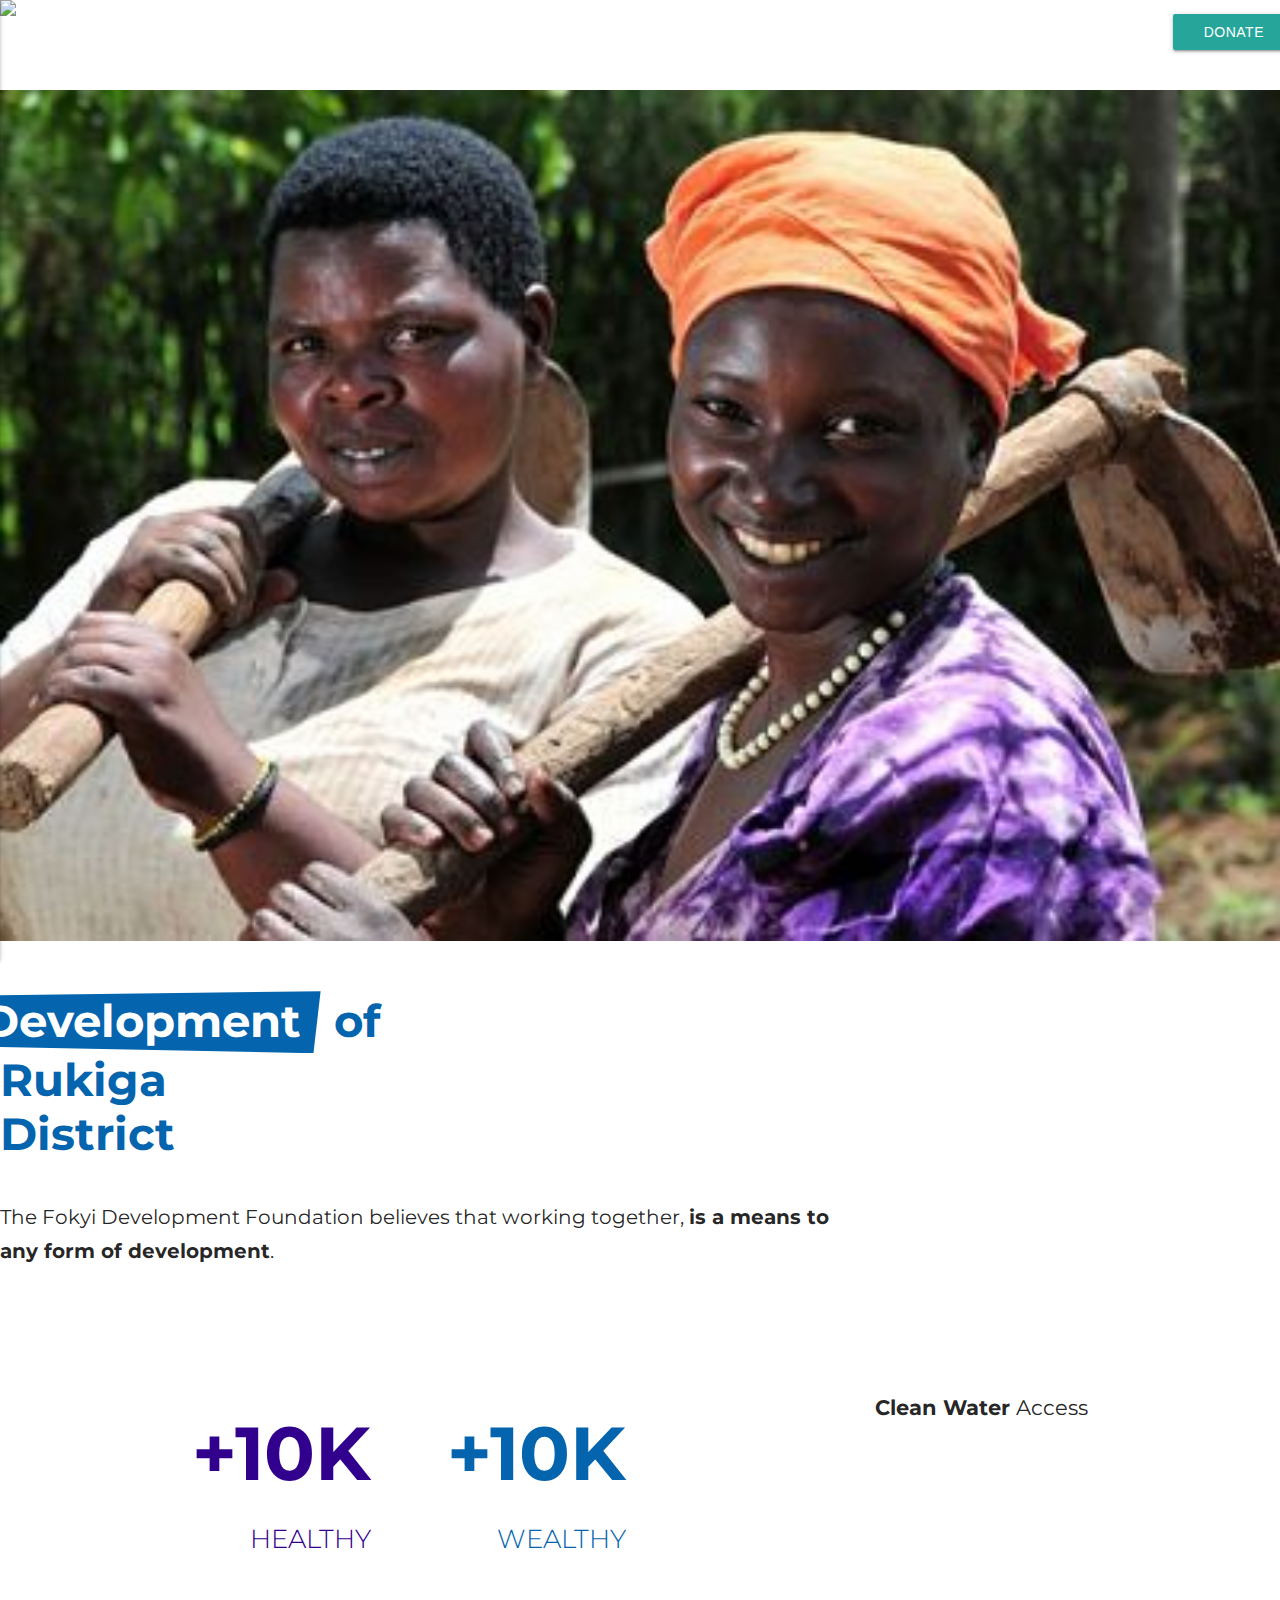
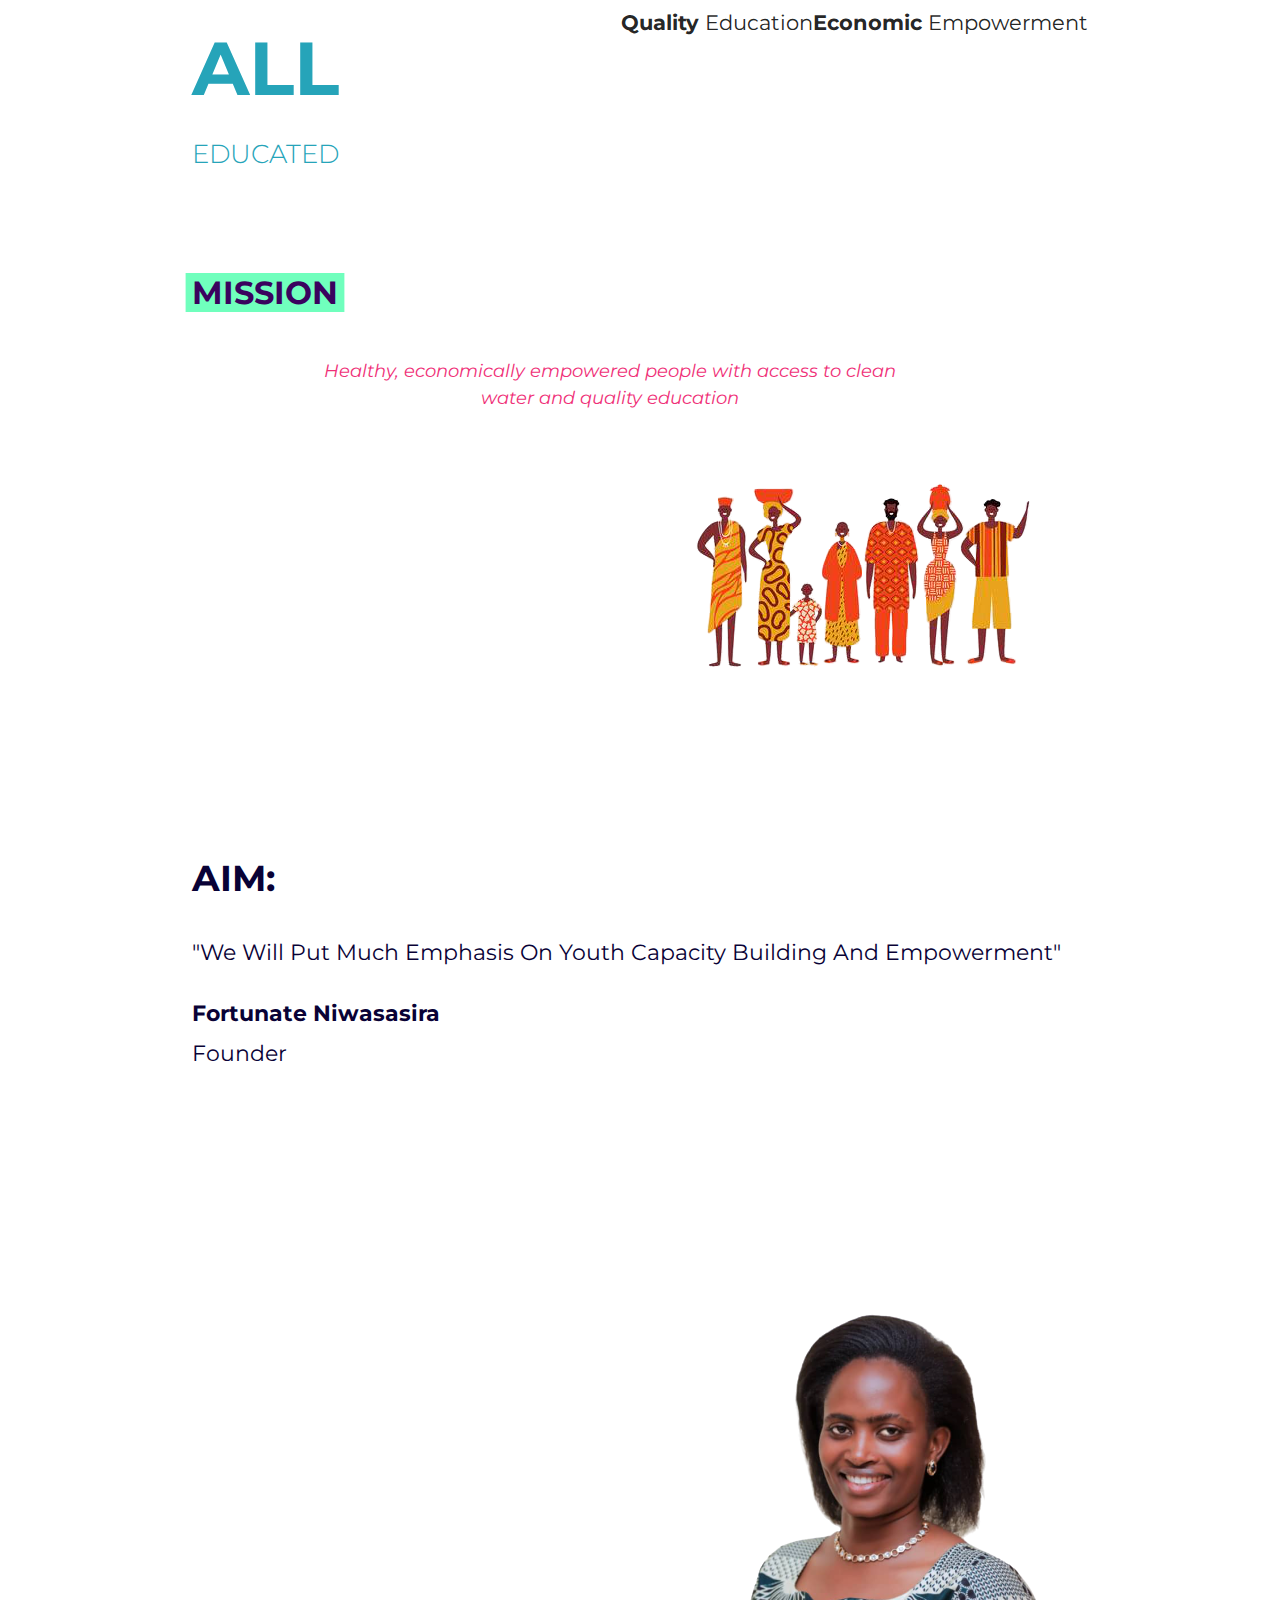
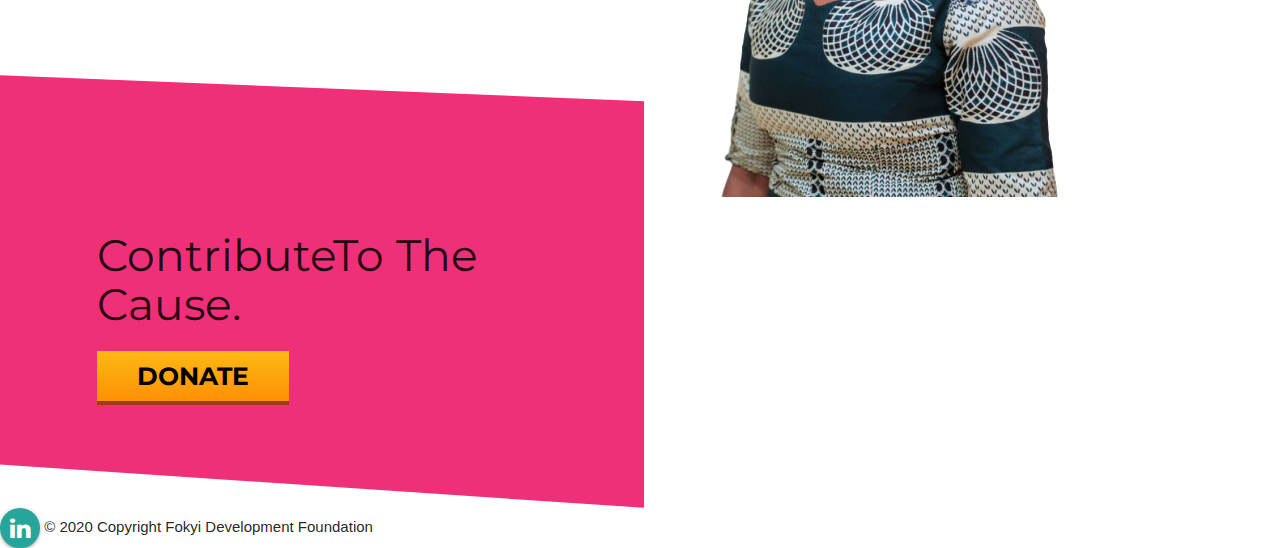
==== index.html @ 463d1a15 "edits" ====
<!DOCTYPE html>
  <html>
    <head>

     <title>Fokyi Development Foundation</title>
     <link rel="stylesheet" href="https://cdnjs.cloudflare.com/ajax/libs/font-awesome/4.7.0/css/font-awesome.min.css">
      <link href="https://stackpath.bootstrapcdn.com/bootstrap/4.2.1/css/bootstrap.min.css" 
      rel="stylesheet" integrity="sha384-GJzZqFGwb1QTTN6wy59ffF1BuGJpLSa9DkKMp0DgiMDm4iYMj70gZWKYbI706tWS" crossorigin="anonymous"> 
      <link href="https://fonts.googleapis.com/css?family=Montserrat:400,900" rel="stylesheet"> 
      <!--Import Google Icon Font-->
      <link href="https://fonts.googleapis.com/icon?family=Material+Icons" rel="stylesheet">
       <!-- Compiled and minified CSS -->
    <link rel="stylesheet" href="https://cdnjs.cloudflare.com/ajax/libs/materialize/1.0.0/css/materialize.min.css">
      <!--Let browser know website is optimized for mobile-->
      <meta name="viewport" content="width=device-width, initial-scale=1.0"/>
        <link rel="stylesheet" href="main.css">
    </head>

    <body>
      <header>
        <nav class="menu-home white">
            <div class="nav-wrapper">
              <a href="#" id="logo-container" class="brand-logo">
                <img src="logo.png" alt="fokyifoundation logo" style="height: 78px;">
                 </a>
                <a href="#" data-target="mobile-demo" class="sidenav-trigger black-text"><i class="material-icons">menu</i></a>
        
                <ul class="right hide-on-med-and-down"> 
                    <li class="top-level-nav"><a href="https://dashboard.flutterwave.com/donate/ftcgqfp91dju" target="_blank"  class="btn btn-compact">Donate</a></li> 
                </ul>
                <ul id="mobile-demo" class="sidenav" style="transform: translateX(-100%);">
                    <li class="divider"></li>
                    <li><a class="login-modal-trigger purple-text" href="https://dashboard.flutterwave.com/donate/ftcgqfp91dju" target="_blank" ><i class="material-icons">portrait</i>Donate</a></li>
                    <li class="divider"></li>
                  </ul>
            </div>
        </nav> 
        </header>

  <div class="intro-bg">
    <div id="header-novaid">
      <div class="container-fluid">
        <div class="row">
          <div class="col-lg-6 col-md-12">
            <img class="responsive-img img" src="image.jpg"> 
          </div>
          <div class="header-novaid-texto col-lg-6 col-md-12">
            <h1><span class="clip">Development</span> of <br>Rukiga <br>District</h1>
            <h2>The Fokyi Development Foundation believes that working together, <b>is a means to any form of development</b>.</h2>
          </div>
        </div>
      </div>
    </div>

    <div id="indica-novaid" class="hidden-md-down">
      <div class="container">
        <div class="row">
          <div class="col-lg-12 col-md-12 indica-parent">
            <div class="indica-item-novaid col-lg-6">
              <h3 class="blue1">+10K<span>HEALTHY</span></h3>
            </div>
            <div class="indica-text-novaid col-lg-6 col-md-12">
              <h4><b>Clean Water</b> Access</h4>
            </div>
            <div class="indica-item-novaid col-lg-6 col-md-12">
              <h3 class="blue2">+10K<span>WEALTHY</span></h3>
            </div>
            <div class="indica-text-novaid col-lg-6 col-md-12">
              <h4><b>Economic</b> Empowerment</h4>
            </div>
            <div class="indica-item-novaid col-lg-6 col-md-12">
              <h3 class="blue3">ALL<span>EDUCATED</span></h3>
            </div>
            <div class="indica-text-novaid col-lg-6">
              <h4><b>Quality</b> Education</h4>
            </div>
          </div>
        </div>
      </div>
    </div>
  </div>
  
  
  <div id="respeito-conteudo">
    <div class="container">
      <div class="row">
        <div class="col-lg-12">
          <div class="col-lg-6 respeito-conteudo-txt">
            <h4><span>MISSION</span></h4>
            <p>Healthy, economically empowered people with access to clean water and quality education</p>
          </div>
          <div class="col-lg-6 respeito-conteudo-img"> <img class="responsive-img img" src="village.png"> </div>
        </div>
      </div>
    </div>
  </div>
</div>

<div id="vendas-ca">
  <div class="container">
    <div class="row">
      <div class="col-lg-12">
        <div class="col-lg-6 vendas-ca-txt">
          <h4>AIM:</h4>
          <p>"We Will Put Much Emphasis On Youth Capacity Building And Empowerment" </p>
          <p><b>Fortunate Niwasasira</b><br>Founder​ </p>
        </div>
        <div class="col-lg-6 vendas-ca-img"> <img class="responsive-img img" src="fokyi.jpg"> </div>
      </div>
    </div>
  </div>
</div>

<div id="indicadores-consultoria">
  <div class="container">
    <div class="row">
      <div class="col-lg-12">
          <h3>Contribute<span>To The Cause</span>.</h3>
          <a href="https://dashboard.flutterwave.com/donate/ftcgqfp91dju" target="_blank">
             <button type="button" class="btn-primary">DONATE</button>
             </a>                        
        
      </div>
    </div>
  </div>
</div>


  <!-- Footer -->
<footer class="footer-copyright">
  
  <a href="https://www.linkedin.com/in/tugume-andrew-402ba3142/" target="_blank" class="btn-floating btn-fb mx-1">
    <i class="fa fa-linkedin" aria-hidden="true"></i>
  </a>
© 2020 Copyright Fokyi Development Foundation
</footer>
<!-- Footer -->
  <script src="https://code.jquery.com/jquery-3.5.1.min.js" integrity="sha256-9/aliU8dGd2tb6OSsuzixeV4y/faTqgFtohetphbbj0=" crossorigin="anonymous"></script>

<script>
  $(document).ready(function(){
    $('.sidenav').sidenav();
  });
</script>

  <script>
    function hubSubmit(){
     event.preventDefault();
      params = {};
      params['#email'] = jQuery('#email').val();   
      jQuery.post('https://forms.hubspot.com/uploads/form/v2/734319/f97eb45b-3875-4c7e-8b4c-423a386981e2', params);
      location.href = "https://manage.eadbox.com/register/sign_up/?email=" + jQuery('#email').val();
    }
  </script>

              <script type='text/javascript'>
/* <![CDATA[ */
var countVars = {"disqusShortname":"eadbox"};
/* ]]> */
</script>
<script type='text/javascript' src='https://eadbox.com/wp-content/plugins/disqus-comment-system/public/js/comment_count.js?ver=3.0.17'></script>
<script type='text/javascript'>
/* <![CDATA[ */
var embedVars = {"disqusConfig":{"integration":"wordpress 3.0.17"},"disqusIdentifier":"4 http:\/\/localhost\/eadbox\/site\/?page_id=4","disqusShortname":"eadbox","disqusTitle":"Home","disqusUrl":"https:\/\/eadbox.com\/","postId":"4"};
/* ]]> */
</script>
<script type='text/javascript' src='https://eadbox.com/wp-content/plugins/disqus-comment-system/public/js/comment_embed.js?ver=3.0.17'></script>
<script type='text/javascript'>
/* <![CDATA[ */
var leadin_wordpress = {"userRole":"visitor","pageType":"home","leadinPluginVersion":"7.27.46"};
/* ]]> */
</script>
<script async defer id="hs-script-loader" type='text/javascript' src='//js.hs-scripts.com/734319.js?integration=WordPress'></script>
<script type='text/javascript'>
/* <![CDATA[ */
var tocplus = {"smooth_scroll":"1"};
/* ]]> */
</script>
<script type='text/javascript' src='https://eadbox.com/wp-content/plugins/table-of-contents-plus/front.min.js?ver=2002'></script>
<script type='text/javascript' src='https://eadbox.com/wp-content/plugins/jetpack/_inc/build/widgets/eu-cookie-law/eu-cookie-law.min.js?ver=20180522'></script>
<script type='text/javascript' src='https://eadbox.com/wp-content/plugins/q2w3-fixed-widget/js/q2w3-fixed-widget.min.js?ver=5.1.9'></script>
<script type='text/javascript' src='https://eadbox.com/wp-includes/js/wp-embed.min.js?ver=5.3.4'></script>
<script type='text/javascript' src='https://eadbox.com/wp-content/themes/new_eadbox/_compressed/combined.min.js?ver=5.3.4' async='async'></script>
<script type='text/javascript' src='https://stats.wp.com/e-202028.js' async='async' defer='defer'></script>
<script type='text/javascript'>
	_stq = window._stq || [];
	_stq.push([ 'view', {v:'ext',j:'1:8.3',blog:'119481807',post:'4',tz:'-3',srv:'eadbox.com'} ]);
	_stq.push([ 'clickTrackerInit', '119481807', '4' ]);
</script>

    <script src="https://cdnjs.cloudflare.com/ajax/libs/materialize/1.0.0/js/materialize.min.js"></script>
     <script src="https://stackpath.bootstrapcdn.com/bootstrap/4.2.1/js/bootstrap.min.js" integrity="sha384-B0UglyR+jN6CkvvICOB2joaf5I4l3gm9GU6Hc1og6Ls7i6U/mkkaduKaBhlAXv9k" crossorigin="anonymous"></script> 
      <script src="https://stackpath.bootstrapcdn.com/bootstrap/4.2.1/js/bootstrap.bundle.min.js" integrity="sha384-zDnhMsjVZfS3hiP7oCBRmfjkQC4fzxVxFhBx8Hkz2aZX8gEvA/jsP3eXRCvzTofP" crossorigin="anonymous"></script>
      </body></html>
---- main.css ----
.img {
    width: 100%;
    height: auto;
  }
/* teste de atualizaciones */
  @import url('https://fonts.googleapis.com/css?family=Montserrat:400,700');
  .home-transp{background-color: rgba(255,255,255,0.5) !important;}
  /*MARGEM DAS SEÇÕES*/
  a:hover{text-decoration:none !important;}
  body{
  overflow-y: scroll !important;
  }
  a{
  text-decoration: none !important;
  }
  #comece-agora .btn{
  line-height: 1.5em !important;
  }
  button{
  line-height: 30px !important;
  }
  .intro-bg{
  margin-top: 7% !important;
  }
  h1,h2,h3,h4,h5,h5,p{
  font-family: Montserrat !important;
  }
  #header-novaid, #indica-novaid, #depo1-novaid{
  /* margin: 10% 0; */
  }
  #indica-novaid{
  margin-top: 3%;
  }
  /*HEADER-----------------------------------*/
  #header-novaid{
  margin: 2% 0;
  }
  #header-novaid form{
  z-index: 20 !important;
  align-items: center;
  }
  #header-novaid .header-novaid-texto h1{
  font-family: Montserrat;
  font-weight: 700;
  font-size: 45px;
  color:#0464AE;
  line-height: 1.2em;
  }
  #header-novaid .header-novaid-texto p{
  float: right;
  right: 0;
/*  margin-left: 46%;*/
  }
  #header-novaid .header-novaid-texto h1 span{
  display: inline-block;
  background:#0464AE;
  padding: 5px;
  padding-right: 20px;
  padding-left: 20px;
  -webkit-clip-path: polygon(0 10%, 100% 3%, 98% 100%, 2% 89%);
  clip-path: polygon(0 10%, 100% 3%, 98% 100%, 2% 89%);
  color: #fff;
  margin-left: -3%;
  }
  #header-novaid .header-novaid-texto h2{
  margin: 3% 0;
  font-size: 20px;
  font-family: Montserrat;
  line-height: 1.7em;
  width: 67%;
  }
  #header-novaid .header-novaid-imagem img{
  height: 700px;
  margin-top: -10%;
  /*margin-left: 15%;*/
  }
  #header-novaid .header-novaid-imagem {
  text-align: center;
  }
  #header-novaid .header-novaid-texto .btn{
  background-color: #000 !important;
  color: #70FFBD !important;
  margin: 3% 0 1% 0;
  font-size: 11px !important;
  line-height: 1.2em;
  height: 57px !important;
  font-weight: 700;
  transition: all 0.5s ease;
  font-family: Montserrat !important;
  box-shadow: none !important;
  -webkit-box-shadow: none !important;
  border: 1px solid #000 !important;
  }
  #header-novaid .header-novaid-texto .btn:hover{
  background-color: #EF2F77 !important;
  color:#000 !important;
  }
  #header-novaid .header-novaid-texto .form-controls-2{
  border-radius: 0;
  border-color:#000;
  height: 35px !important;
  margin: 3% 0 1% 0;
  width: 45%;
  background: #fff;
  font-family: Montserrat;
  border: 1px solid #000 !important;
  padding:10px !important;
  }
  #header-novaid .header-novaid-texto .form-controls-2 p{
  text-align:right;
  margin-left: 21% !important;
  }
  /*INDICADORES-----------------------------------*/
  .intro-bg{
  background-image: url("https://s3.amazonaws.com/wordpress-cdn.eadbox.com/2019/01/21132635/FUNDO_Top-left.png");
  background-repeat:no-repeat;
  background-position: 103% 50%;
  background-size: 56% 85%;
  background-position-y: 100%;
  }
  #indica-novaid{
  padding: 3% 0;
  }
  #indica-novaid h3{
  font-size: 75px;
  font-family: Montserrat !important;
  font-weight: 700 !important;
  text-align: right;
  }
  #indica-novaid h3 span{
  font-size: 26px;
  font-family: Montserrat;
  font-weight: 300;
  text-align: right;
  display: block;
  margin-top: 2%;
  }
  .vendas-nova_id{
  margin: 20% auto auto auto;
  }
  #indica-novaid .blue1{
  color: #31008C;
  }
  #indica-novaid .blue2{
  color: #0464AE;
  }
  #indica-novaid .blue3{
  color: #26A4B9;
  }
  #indica-novaid .indica-parent,  #indica-novaid .indica-item-novaid{
  display: inline-block;
  }
  .indica-text-novaid{
  float: right;
  margin-top: 1%;
  }
  .indica-text-novaid h4{
  line-height: 1.5em !important;
  font-size:1.4rem !important;
  margin-bottom: .5rem !important;
  margin: 0 !important;
  }
  .indica-item-novaid{
  padding-right: 8%;
  }
  /*DEPOIMENTO 1-----------------------------------*/
  #depo1-novaid{
  margin-bottom: 10%;
  }
  #depo1-novaid .depo1-txt{
  display: inline-block;
  float: right;
  margin-top: 4%;
  font-size: 30px;
  font-family: Montserrat;
  color: #090236;
  line-height: 1.5em;
  }
  #depo1-novaid .depo1-img{
  display: inline-block;
  float: left;
  margin-left: -8%;
  z-index: 3;
  height: 600px;
  position: relative;
  z-index: 9;
  }
  @media(max-width: 1200px) and (min-width: 993px){
  #depo1-novaid .depo1-img img{
  margin-left: -20% !important;
  }
  }
  #depo1-novaid .depo1-txt h4{
  font-family: Montserrat;
  line-height: 1.8em;
  text-align: center;
  position: relative;
  z-index: 20;
  font-size: 26px !important;
  }
  #depo1-novaid .depo1-txt h4 span{
  background: #70FFBD;
  white-space: pre-wrap;
  display: inline;
  box-shadow: 0.2em 0 0 #70FFBD, -0.2em 0 0 #70FFBD;
  }
  #depo1-novaid .depo1-txt h5{
  margin-top: 10%;
  text-align: center;
  font-size: 16px;
  color: #EF2F77;
  line-height: 1.5em;
  font-style: italic;
  }
  #depo1-novaid .depo1-txt h5 span{
  text-align: center;
  font-size: 18px;
  font-weight: 700;
  color: #EF2F77;
  background: none !important;
  box-shadow: none !important;
  line-height: 1.5em;
  font-family: Montserrat !important;
  }
  #depo1-novaid .depo1-txt span{
  background: #70FFBD;
  white-space: pre-wrap;
  display: inline;
  box-shadow: 0.2em 0 0 #70FFBD, -0.2em 0 0 #70FFBD;
  }
  /*INDICADORES CONSULTORIA-----------------------------------*/
  #indicadores-consultoria{
  background-color: #EF2F77;
  background-image: url(https://s3.amazonaws.com/wordpress-cdn.eadbox.com/2019/01/25154232/Ondas_Vanessa_Left-01.png),url(https://s3.amazonaws.com/wordpress-cdn.eadbox.com/2019/01/25154207/Ondas_Vanessa_Right-01.png) ;
  -webkit-clip-path: polygon(0 0, 100% 10%, 100% 100%, 0 90%);
  clip-path: polygon(0 0, 100% 6%, 100% 100%, 0 90%);
  overflow: auto;
  background-repeat: no-repeat;
  background-size: contain;
  background-position: center left, center right;
  height: 100%;
  margin-top: -13%;
  z-index: 50;
  position: relative;
  padding-top: 10%;
  padding-bottom: 5%;
  }
  #indicadores-consultoria .indicadores-consultoria-img img{
  height: 500px;
  float: left;
  }
  #indicadores-consultoria .indicadores-consultoria-txt{
  float: right;
  font-size: 45px;
  font-family: Montserrat;
  font-weight: 300;
  color: #fff;
  }
  /* #comece-agora .form-inline{
  display: inline-flex;
  flex-flow: row;
  align-items: center;
  } */
  #indicadores-consultoria .indicadores-consultoria-txt h3{
  margin-bottom: 10%;
  font-size: 36px!important;
  }
  #indicadores-consultoria .indicadores-consultoria-txt h4{
  margin-bottom: 10%;
  font-size: 26px !important;
  }
  #indicadores-consultoria .indicadores-consultoria-txt span{
  background: #fff;
  color: #3A025E;
  font-weight: 700 !important;
  line-height: 1.4em;
  white-space: pre-wrap;
  display: inline;
  box-shadow: 0.2em 0 0 #fff, -0.2em 0 0 #fff;
  }
  #indicadores-consultoria button, #depo1-novaid button{
  line-height: 30px !important;
  text-align: center;
  display: block;
  margin-top: 5%;
  margin-bottom: 5%;
  background: linear-gradient(#FDB913, #FE9005);
  border:none;
  border-radius: 0;
  padding:10px 40px;
  box-shadow: 0px 4px #9B3B21;
  position: relative;
  font-family: Montserrat;
  font-weight: 700;
  z-index: 99;
  transition: all 0.3s;
  font-size: 25px !important;
  }
  #indicadores-consultoria button:hover, #depo1-novaid button:hover{
  transform: translateY(4px);
  border-bottom-width: 2px;
  box-shadow: none;
  }
  /*DEPOIMENTO2-----------------------------------*/
  #depo1-novaid button{
  margin: 0 auto !important;
  }
  #depo2-novaid{
  margin-bottom: -20vh;
  overflow: hidden;
  }
  #depo2-novaid button{
  text-align: center;
  margin: 0 auto;
  display: block;
  margin-top: 5%;
  margin-bottom: 5%;
  background: linear-gradient(#FDB913, #FE9005);
  border:none;
  border-radius: 0;
  padding:10px 40px;
  box-shadow: 0 5px 0px #9B3B21;
  position: relative;
  font-family: Montserrat;
  font-weight: 700;
  z-index: 99;
  transition: all 0.3s;
  font-size:18px;
  }
  #depo2-novaid button:hover{
  transform: translateY(4px);
  border-bottom-width: 2px;
  box-shadow: none;
  }
  #depo2-novaid .depo2-txt{
  display: inline-block;
  float: left;
  margin-top: 5%;
  font-size: 30px;
  font-family: Montserrat;
  color: #090236;
  line-height: 1.5em;
  }
  #depo2-novaid .depo2-img{
  display: inline-block;
  float: right;
  z-index: 3;
  }
  #depo2-novaid .depo2-img img{
  width: 520px;
  position: relative;
  bottom: -44px;
  z-index: 9;
  }
  #depo2-novaid .depo2-txt h4{
  line-height: 1.3em;
  text-align: center;
  font-size: 36px;
  }
  #depo2-novaid .depo2-txt h4 span{
  font-weight: 700;
  }
  #depo2-novaid .depo2-txt h5{
  margin-top: 10%;
  text-align: center;
  font-size: 16px;
  color: #FE9005;
  line-height: 1.5em;
  font-family: Montserrat;
  font-style: italic;
  }
  #depo2-novaid .depo2-txt h5 span{
  text-align: center;
  font-size: 18px;
  font-weight: 700;
  color: #FE9005;
  background: none !important;
  box-shadow: none !important;
  line-height: 1.5em;
  }
  #depo2-novaid button{
  color: #190426 !important;
  font-size: 25px;
  }
  #depo2-novaid .depo2-txt span{
  background: #70FFBD;
  white-space: pre-wrap;
  display: inline;
  box-shadow: 0.2em 0 0 #70FFBD, -0.2em 0 0 #70FFBD;
  }
  /*CLIENTES-----------------------------------*/
  #clientes-novaid{
  background-color: #FDB913;
  background-image: url(https://s3.amazonaws.com/wordpress-cdn.eadbox.com/2019/01/29113309/Ondas_Empresas_Left-01.png),url(https://s3.amazonaws.com/wordpress-cdn.eadbox.com/2019/01/29113230/Ondas_Empresas_Right-01.png) ;
  -webkit-clip-path: polygon(0 0, 100% 4%%, 100% 100%, 0 90%);
  clip-path: polygon(0 0, 100% 10%, 100% 100%, 0 90%);
  overflow: auto;
  background-repeat: no-repeat;
  background-size: contain !important;
  background-position: -9% 100%, 105% 100%;
  margin-top: 0;
  z-index: 10;
  position: relative;
  }
  #clientes-novaid .clientes-txt{
  /* margin-top: 10vh; */
  }
  #clientes-novaid .clientes-txt h3{
  text-align: center;
  height: 80vh !important;
  margin-top: 15%;
  font-size: 26px;
  font-family: Montserrat;
  font-weight: 300;
  position: relative;
  }
  #clientes-novaid .clientes-novaid-parent{
  display: flex;
  text-align: center;
  justify-content: space-around;
  margin-top: -55vh;
  flex-grow: 1;
  position: relative;
  }
  #clientes-novaid .clientes-novaid-child{
  padding: 0 10px;
  z-index: 100;
  }
  #clientes-novaid .clientes-novaid-child h4{
  font-family: Montserrat;
  font-weight: 700;
  font-size: 25px;
  color: #1F0231;
  margin-top: 5%;
  }
  #clientes-novaid .btn-clientes img{
  width: 90px;
  margin-top: unset;
  transition-duration: .3s;
  }
  #clientes-novaid .btn-clientes img:hover{
  /* width: 110px !important;
  margin-top: -20px; */
  -webkit-transform: scale(1.15);
  }
  #clientes-novaid .btn-clientes:hover{
  text-decoration-line: none !important;
  }
  /* TRANSFORMAR O MUNDO */
  #transf-mundo{
  margin-top: -21vh;
  margin-bottom: -10%;
  z-index: 20;
  }
  #transf-mundo .transf-mundo-txt{
  display: inline-block;
  float: right;
  margin-top: 2%;
  /* padding-left: 100px; */
  font-size: 26px;
  font-family: Montserrat;
  font-weight: 300;
  color: #090236;
  line-height: 1.5em;
  z-index: 15;
  }
  #transf-mundo .transf-mundo-img{
  display: inline-block;
  float: left;
  margin-left: -3%;
  z-index: 11;
  height: 600px;
  position: relative;
  }
  #transf-mundo .transf-mundo-img img{
  vertical-align: middle;
  border-style: none;
  margin-top: -18%;
  z-index: 5;
  position: absolute;
  }
  #transf-mundo button{
  text-transform: unset !important;#transf-mundo button
  line-height: 30px !important;
  height: fit-content !important;
  text-align: center;
  margin-left: 0;
  width: fit-content !important;
  display: block;
  padding-top: 3%;
  padding-bottom: 3%;
  background: linear-gradient(#FDB913, #FE9005);
  border:none;
  color: #190426;
  margin-top: 10%;
  width: 80%;
  border-radius: 0;
  box-shadow: 0 5px 0px #9B3B21;
  position: relative;
  font-family: Montserrat;
  font-weight: 700;
  z-index: 99;
  transition: all 0.3s;
  font-size:25px !important;
  white-space: nowrap;
  }
  #transf-mundo button:hover{
  transform: translateY(4px);
  border-bottom-width: 2px;
  box-shadow: none;
  }
  #transf-mundo .transf-mundo-txt span{
  background: #FDB913;
  color: #000;
  font-weight: 700 !important;
  line-height: 1.4em;
  white-space: pre-wrap;
  display: inline;
  box-shadow: 0.2em 0 0 #FDB913, -0.2em 0 0 #FDB913;
  }
  #transf-mundo .transf-mundo-title{
  font-family: Montserrat;
  font-size: 45px;
  font-weight: 300;
  color: #fff;
  z-index: 20;
  position: relative;
  width: 50%;
  line-height: 1.5em;
  }
  #transf-mundo .transf-mundo-title span{
  font-weight: 300;
  color: #fff;
  box-shadow: 0.2em 0 0 #1F0231, -0.2em 0 0 #1F0231;
  background-color: #1F0231;
  }
  #transf-mundo .transf-mundo-title strong{
  color: #70FFBD;
  font-weight: 700;
  }
  /*IMPLEMENTAÇÃO*/
  #depo-implementacao{
  background-color: #70FFBD;
  background-image: url(https://s3.amazonaws.com/wordpress-cdn.eadbox.com/2019/02/04145432/Ondas_Beyonce_Left-01.png),url(https://s3.amazonaws.com/wordpress-cdn.eadbox.com/2019/02/04145416/Ondas_Beyonce_Right-01.png) ;
  -webkit-clip-path: polygon(0 10%, 100% 0, 100% 100%, 0 90%);
  clip-path: polygon(0 10%, 100% 0, 100% 100%, 0 90%);
  background-repeat: no-repeat;
  background-position: 50% 50%, 50% 50%;
  z-index: 10;
  position: relative;
  overflow: hidden;
  padding: 3% 0;
  }
  #depo-implementacao .depo-imp-txt h4{
  line-height: 1.6em;
  font-size: 16px;
  color: #EF2F77;
  margin-top: 11%;
  }
  #depo-implementacao .depo-imp-txt{
  display: inline-block;
  float: left;
  margin-top: 13vh;
  font-size: 20px;
  text-align: center;
  font-style: italic;
  }
  #depo-implementacao .depo-imp-txt span{
  font-weight: 700;
  }
  #depo-implementacao .depo-imp-img{
  display: inline-block;
  float: right;
  bottom: -20%;
  }
  /*IMPLMEMENTAÇÃO*/
  /*EQ SUCESSO*/
  #content{
  box-shadow: none !important;
  }
  #eq-sucesso{
  margin: 7% 0;
  }
  #eq-sucesso .col-lg-12{
  font-size: 30px;
  text-align: center;
  color: #090236;
  }
  #eq-sucesso h4{
  line-height: 1.4em;
  }
  #eq-sucesso h4 span{
  background: #70FFBD;
  color: #000;
  font-weight: 700 !important;
  line-height: 1.4em;
  white-space: pre-wrap;
  display: inline;
  box-shadow: 0.2em 0 0 #70FFBD, -0.2em 0 0 #70FFBD;
  }
  /*EQ SUCESSO*/
  /*VENDAS*/
  #vendas-ca .vendas-ca-txt{
  float: left;
  }
  #vendas-ca .vendas-ca-txt h4{
  font-size: 36px;
  color: #090236;
  line-height: 1.8em;
  font-weight: 700;
  }
  #vendas-ca .vendas-ca-txt p{
  font-size: 22px;
  line-height: 1.8em;
  color: #090236;
  }
  #vendas-ca .vendas-ca-img{
  float: right;
  padding: 10% 2% 2% 2%;
  }
  #vendas-cb .vendas-cb-txt{
  float: right;
  }
  #vendas-cb .vendas-cb-txt h4{
  font-size: 36px;
  color: #090236;
  line-height: 1.3em;
  font-weight: 700;
  }
  #vendas-cb .vendas-cb-txt p{
  font-size: 22px;
  line-height: 1.8em;
  color: #090236;
  }
  #vendas-cb .vendas-cb-img{
  float: left;
  margin-top: -30%;
  padding: 10% 2% 2% 2%;
  }
  #vendas-cb-button button{
  text-transform: unset !important;
  height: fit-content !important;
  text-align: center;
  margin: 0 auto;
  display: block;
  margin-top: 5%;
  margin-bottom: 5%;
  background: linear-gradient(#FDB913, #FE9005);
  border:none;
  border-radius: 0;
  padding-top: 11px;
  padding-bottom: 11px;
  box-shadow: 0px 4px #9B3B21;
  position: relative;
  font-family: Montserrat;
  font-size: 25px !important;
  font-weight: 700;
  z-index: 99;
  transition: all 0.3s;
  font-size: 18px !important;
  color: #190426;
  width: 40%;
  white-space: pre-wrap;
  }
  #vendas-cb-button button:hover{
  transform: translateY(4px);
  border-bottom-width: 2px;
  box-shadow: none;
  }
  /*VENDAS*/
  /*respeito-conteudo*/
  #respeito-conteudo{
  margin-bottom: 10% !important;
  }
  #respeito-conteudo .respeito-conteudo-img{
  float:right;
  }
  #respeito-conteudo .respeito-conteudo-txt{
  float:left;
  }
  #respeito-conteudo .respeito-conteudo-txt h4{
  font-size: 32px;
  color: #090236;
  margin: 0 0 5% 0;
  }
  #respeito-conteudo .respeito-conteudo-txt h4 span{
  background: #70FFBD;
  color: #3A025E;
  font-weight: 700 !important;
  line-height: 1.4em;
  white-space: pre-wrap;
  display: inline;
  box-shadow: 0.2em 0 0 #70FFBD, -0.2em 0 0 #70FFBD;
  }
  #respeito-conteudo .respeito-conteudo-txt h5{
  font-size: 22px;
  color: #000000;
  margin: 5% 0;
  line-height: 36px;
  }
  #respeito-conteudo .respeito-conteudo-txt p{
  font-size:18px;
  color: #EF2F77;
  font-style: italic;
  text-align:center;
  width:70%;
  displa:block;
  margin: 0 auto;
  }
  /*respeito-conteudo*/
  /*comece-agora*/
  #comece-agora{
  background-color: #ff9600;
  background-image: url(https://s3.amazonaws.com/wordpress-cdn.eadbox.com/2019/02/04180406/Ondas_Tony_Left-01.png),url(https://s3.amazonaws.com/wordpress-cdn.eadbox.com/2019/02/04180346/Ondas_Tony_Right-01.png) ;
  -cdn.eadbox.com/2019/02/04145416/Ondas_Beyonce_Right-01.png) ;
  -webkit-clip-path: polygon(0 10%, 100% 0, 100% 100%, 0 90%);
  clip-path: polygon(0 10%, 100% 0, 100% 100%, 0 90%);
  overflow: auto;
  background-repeat: no-repeat;
  background-size: contain;
  background-position: center left, center right;
  height: 100%;
  margin-top: -13%;
  z-index: 50;
  position: relative;
  /* padding-top: 5%;
  padding-bottom: 5%; */
  }
  #comece-agora .comece-agora-txt{
  float: right;
  margin-top: 15%;
  z-index: 20 !important;
  }
  #comece-agora .comece-agora-txt h4{
  font-size: 30px;
  }
  #comece-agora .comece-agora-txt span{
  background: #090236;
  color: #fff;
  font-weight: 700 !important;
  line-height: 1.4em;
  white-space: pre-wrap;
  display: inline;
  box-shadow: 0.2em 0 0 #090236, -0.2em 0 0 #090236;
  }
  #comece-agora .comece-agora-img img{
  float: left;
  max-width: 100% !important;
  padding-top: 15% !important;
  display: block;
  margin-left: -25%;
  z-index: 2 !important;
  float: left;
  max-width: 150%;
  display: block;
  margin-left: -15%;
  }
  #comece-agora .form-controls-2{
  border-radius: 0;
  border-color:#000;
  height: 35px !important;
  margin: 3% 0 1% 0;
  width: 45%;
  background: #fff;
  font-family: Montserrat;
  border: 1px solid #000 !important;
  padding:10px !important;
  }
  #comece-agora .btn{
  z-index: 30 !important;
  background-color: #000 !important;
  color: #70FFBD !important;
  margin: 3% 0 1% 0;
  font-size: 12px !important;
  height: 57px !important;
  line-height: 1.5em;
  font-weight: 700;
  transition: all 0.5s ease;
  font-family: Montserrat !important;
  box-shadow: none !important;
  -webkit-box-shadow: none !important;
  border: 1px solid #000 !important;
  }
  #comece-agora .btn:hover{
  background-color: #EF2F77 !important;
  color:#000 !important;
  }
  #comece-agora .button-comece{
  display: flex;
  margin-left: -2%;
  }
  /*comece-agora*/
  /* cta-footer */
  #cta-novaid-bottom{
  text-align: center;
  display: block;
  margin: 0 auto;
  }
  #cta-novaid-bottom h4{
  font-size: 45px;
  color: #090236;
  font-size: 36px;
  }
  #cta-novaid-bottom h5{
  font-size: 26px;
  color: #090236;
  margin-top: 45px;
  }
  .vendas-nova_id h4{
  font-size: 26px;
  color: #090236;
  text-align: center;
  margin: 5% 5% 10% 5%;
  }
  .vendas-nova_id h4 span{
  background: #70FFBD;
  color: #090236;
  font-weight: 700 !important;
  line-height: 1.4em;
  white-space: pre-wrap;
  display: inline;
  box-shadow: 0.2em 0 0 #70FFBD, -0.2em 0 0 #70FFBD;
  }
  /* rodape */
  .content-footer{
  border-top: 1px solid #0464AE;
  }
  @media(min-width: 1300px){
  #transf-mundo .transf-mundo-txt{
  margin-top: 14% !important;
  }
  }
  /* cta-footer */
  /*MEDIA min 1500PX para desktop------------------------------------*/
  @media(min-width: 1500px){
  #comece-agora{
  margin-top: -9%;
  }
  }
  /*MEDIA 1500px------------------------------------*/
  @media(max-width: 1500px){
  #clientes-novaid{
  background-size: 117%;
  }
  }
  /*MEDIA 1373px------------------------------------*/
  @media(max-width: 1373px){
  .depo2-img img{
  /* width: 800px !important; */
  bottom: -8px !important;
  /* margin-left: -20%; */
  }
  #depo2-novaid {
  margin-bottom: -23vh;
  }
  #clientes-novaid{
  margin-top: 0;
  }
  #clientes-novaid .clientes-novaid-parent{
  margin-top: -62vh;
  }
  #comece-agora .comece-agora-txt{
  margin-top: 7% !important;
  }
  }
  /*MEDIA 1200px------------------------------------*/
  @media(max-width: 1200px){
  .indica-text-novaid{
  margin-top: -1%;
  }
  #indica-novaid .indica-item-novaid h3{
  text-align: left;
  }
  .depo2-img img{
  width: 800px !important;
  margin-bottom: -20% !important;
  }
  #clientes-novaid .clientes-novaid-parent{
  margin-top: -66vh !important;
  flex-grow: 1;
  }
  #clientes-novaid .clientes-txt{
  margin-top: 2vh;
  }
  #clientes-novaid{
  background-size: 132%;
  }
  #header-novaid .header-novaid-texto .form-controls-2{
  width:31%;
  }
  #header-novaid .header-novaid-texto p{
  /*margin-left: 33%;*/
  }
  #clientes-novaid{
  background-size:132%;
  }
  #clientes-novaid .clientes-novaid-parent {
  margin-top: -56vh;
  }
  #comece-agora{
  margin-top: -9%;
  }
  #comece-agora .comece-agora-txt{
  margin-top: 13%;
  }
  }
  /*MEDIA 1158px------------------------------------*/
  @media(max-width: 1158px){
  #respeito-conteudo .respeito-conteudo-txt p{
  padding-bottom: 15%;
  }
  #respeito-conteudo .respeito-conteudo-img{
  bottom: -17%;
  }
  }
  /*MEDIA 991PX------------------------------------*/
  @media(max-width: 991px){
  #comece-agora .comece-agora-txt h4{
  text-align:center;
  }
  #comece-agora .form-inline{
  display:block !important;
  }
  #comece-agora .form-controls-2, #comece-agora .btn{
  width: -webkit-fill-available !important;
  }
  #depo1-novaid button{
  margin: 5% auto !important;
  }
  #depo1-novaid .depo1-img{
  margin-left: 0 !important;
  }
  #depo1-novaid .depo1-img img{
  width: 600px !important;
  bottom: -150px !important;
  position: relative;
  }
  .indica-text-novaid {
  margin-top: -1%;
  margin-bottom: 10%;
  }
  .header-novaid-imagem{
  text-align: center;
  height: auto;
  }
  #header-novaid .header-novaid-imagem img{
  margin-left: 0 !important;
  }
  #header-novaid .header-novaid-texto, #header-novaid .header-novaid-texto h2{
  text-align: center;
  width: 100%;
  }
  .form-inline{
  display: inline-block;
  }
  #indica-novaid{
  margin-top: 5%;
  }
  .intro-bg{
  background-size: 150vw;
  background-position: 6% 98%;
  }
  #indicadores-consultoria button{
  text-align: center;
  margin: 0 auto;
  }
  .column-reverse{
  display: flex;
  flex-direction: column-reverse;
  }
  .depo1-img{
  margin: 0 auto;
  text-align: center;
  }
  .depo1-txt h4{
  margin-top:10%;
  }
  .depo1-txt h5{
  margin-bottom: 10%;
  }
  #depo1-novaid{
  margin-top: -10% !important;
  }
  #indicadores-consultoria{
  background-size: contain;
  background-position: -226% -55%, 119% 50%;
  height: 100%;
  padding: 20% 0;
  }
  #depo2-novaid .depo2-img img{
  bottom: -86px !important;
  margin: 0 auto;
  width: 500px !important;
  margin-bottom: 4% !important;
  }
  #depo2-novaid .depo2-img{
  text-align: center !important;
  }
  #depo2-novaid .depo2-txt{
  margin-bottom: -10% !important;
  }
  #depo2-novaid{
  margin-bottom: -10vh;
  }
  #clientes-novaid .clientes-novaid-parent{
  margin-top: -62vh !important;
  }
  #clientes-novaid .clientes-novaid-child h4{
  font-size: 12px;
  line-height:17px;
  }
  #clientes-novaid .clientes-txt{
  margin: 7vh 0;
  }
  #clientes-novaid .clientes-txt h3{
  margin-bottom: 5%;
  }
  .form-inline {
  display: table;
  margin: 0 auto;
  }
  #indica-novaid h4{
  margin: 7% 0;
  }
  #header-novaid{
  margin: 15% 0;
  }
  #header-novaid .header-novaid-texto .form-controls-2{
  // width:31%;
  }
  #header-novaid .header-novaid-texto .form-controls-2 {
  width: 41%;
  margin-right: -1%;
  }
  #header-novaid .header-novaid-texto p{
  /*margin-right:11%;*/
  }
  #transf-mundo .transf-mundo-title{
  width: 90%;
  }
  #transf-mundo .transf-mundo-txt{
  margin-top: 0;
  padding-left: 0;
  }
  #transf-mundo button{
  text-align: center;
  display: block;
  margin: 10% auto;
  /* padding-bottom: 8%; */
  }
  #transf-mundo .transf-mundo-txt{
  margin-top: 110px;
  }
  #transf-mundo{
  margin-top: -37vh;
  }
  #depo-implementacao .depo-imp-img{
  bottom: -6%;
  }
  #depo-implementacao .depo-imp-img img{
  width: 100% !important;
  height: auto;
  }
  #comece-agora .comece-agora-img img{
  margin-left: 0;
  max-width: 100%;
  margin-top: -17%;
  }
  #respeito-conteudo .respeito-conteudo-img{
  margin-bottom: -10%;
  }
  #vendas-cb .vendas-cb-img{
  margin-top: 0;
  }
  .vendas-ca-img{
  text-align: center;
  }
  #header-novaid .header-novaid-texto h1, #header-novaid .header-novaid-texto h2{
  padding:0 5%;
  }
  #respeito-conteudo .respeito-conteudo-img{
  margin-bottom: 0;
  margin-top: -29%;
  }
  #comece-agora .button-comece{
  display: flex !important;
  flex-wrap: wrap !important;
  margin: 0 auto;
  text-align: center;
  }
  #comece-agora .btn, #comece-agora .form-controls-2{
  /* width: 100% !important; */
  }
  #comece-agora .btn{
  margin-top: -7px;
  }
  #comece-agora p{
  text-align: center;
  }
  #comece-agora .comece-agora-txt {
  margin-top: 30%;
  }
  #comece-agora{
  padding-top: 20%;
  }
  }
  /*MEDIA 831PX------------------------------------*/
  @media(max-width: 830px){
  #vendas-cb-button button{
  height: auto;
  padding-bottom: 13px;
  width: auto;
  }
  }
  /*MEDIA 767PX------------------------------------*/
  @media(max-width: 767px){
  #clientes-novaid .clientes-novaid-parent{
  /* margin-top: -52% !important; */
  }
  .intro-bg{
  background-size: 304vw;
  background-position: 19% 61%;
  }
  #transf-mundo{
  margin-top: -17vh;
  }
  #transf-mundo .transf-mundo-img{
  height: 440px;
  }
  }
  /*MEDIA 681PX------------------------------------*/
  @media(max-width: 681px){
  #depo1-novaid .depo1-img img{
  width: 400px !important;
  bottom: -10px !important;
  position: relative;
  }
  #depo1-novaid .depo1-img{
  height: unset;
  margin-bottom: -13%;
  }
  #depo2-novaid{
  margin-bottom: -14vh;
  }
  .indicadores-consultoria-img img{
  height: auto !important;
  width: 350px;
  text-align: center;
  max-width: 100%;
  }
  #depo2-novaid .depo2-img img {
  bottom: -61px !important;
  }
  #clientes-novaid{
  /* margin-top: 7vh; */
  }
  #depo2-novaid .depo2-img img{
  width: 90% !important;
  }
  }
  /*MEDIA 578PX------------------------------------*/
  @media(max-width: 578px){
  #clientes-novaid{
  /* padding: 10% 0 27% 0; */
  }
  #clientes-novaid .clientes-txt h3{
  padding-bottom: 7vh;
  }
  #clientes-novaid .clientes-novaid-parent{
  /* padding: 25% 0; */
  display: grid;
  grid-template-columns: 1fr 1fr 1fr;
  grid-template-rows: 3fr 3fr;
  }
  .clientes-novaid-child{
  margin: 20px 0;
  }
  #clientes-novaid .child4{
  grid-row: 3/3;
  grid-column: 2/3;
  }
  .depo2-img img{
  width: 350px !important;
  }
  #header-novaid .header-novaid-imagem img{
  height: 340px;
  }
  #indica-novaid h3{
  font-size:50px;
  }
  #header-novaid .header-novaid-texto h1{
  font-size: 28px;
  }
  .form-inline {
  display: table;
  margin: 0 auto;
  }
  #header-novaid .header-novaid-texto .form-controls-2, #header-novaid .header-novaid-texto .btn{
  width: 100%;
  margin: 0 auto;
  }
  .clientes-txt h3{
  font-size: 26px !important;
  }
  /* .form-inline{
  display: flex;
  } */
  #header-novaid .header-novaid-texto .form-controls-2, #header-novaid .header-novaid-texto .btn{
  text-align:center;
  }
  #header-novaid .header-novaid-texto p{
  margin: 0 auto;
  padding-top: 2%;
  }
  #transf-mundo .transf-mundo-title{
  width: 100% !important;
  text-align: left;
  font-size: 2em;
  }
  #transf-mundo .transf-mundo-img{
  height: 50vh;
  }
  #transf-mundo button{
  padding-bottom: 5%;
  word-wrap: break-word !important;
  white-space: pre-wrap;
  height: auto;
  font-size: 15px;
  }
  #transf-mundo{
  margin-top: 0 !important;
  /* margin-bottom: 15vh; */
  }
  #comece-agora .comece-agora-txt h4, #cta-novaid-bottom h5, #indicadores-consultoria .indicadores-consultoria-txt h4{
  font-size: 20px;
  }
  #cta-novaid-bottom h4, #vendas-cb .vendas-cb-txt h4, #vendas-ca .vendas-ca-txt h4, #respeito-conteudo .respeito-conteudo-txt h4, #depo-implementacao .depo-imp-txt h4, #transf-mundo .transf-mundo-txt h4, #depo2-novaid .depo2-txt h4, #indicadores-consultoria .indicadores-consultoria-txt h3{
  font-size: 26px;
  }
  #vendas-cb-button button{
  font-size: 12px !important;
  }
  #vendas-ca .vendas-ca-txt p, #vendas-cb .vendas-cb-txt p, #respeito-conteudo .respeito-conteudo-txt h5, #depo2-novaid .depo2-txt h5{
  font-size: 16px;
  }
  #clientes-novaid .clientes-txt{
  padding-bottom: 10%;
  }
  #respeito-conteudo .respeito-conteudo-img{
  max-width: 70%;
  float: none;
  padding: 0;
  margin: -10% auto;
  }
  #respeito-conteudo .respeito-conteudo-img{
  bottom: -2%;
  }
  #header-novaid .header-novaid-imagem img{
  margin-top: 6vh !important;
  }
  }
  /*MEDIA 450px------------------------------------*/
  @media(max-width: 450px){
  #transf-mundo .transf-mundo-txt {
  margin-top: 60px;
  }
  #indicadores-consultoria .indicadores-consultoria-txt h3{
  font-size:27px !important;
  }
  #clientes-novaid .clientes-novaid-parent {
  /* margin-top: -51vh !important;
  margin-bottom: 14%; */
  }
  #indicadores-consultoria button, #depo2-novaid button, #depo2-novaid button, #transf-mundo button,    #depo1-novaid button, #vendas-cb-button button{
  font-size: 14px !important;
  }
  #comece-agora, #depo-implementacao{
  background-size: 200%;
  }
  #clientes-novaid{
  background-position: 18% 4%, 225% 9%;
  }
  .intro-bg {
  background-size: 360vw;
  }
  #transf-mundo {
  margin-top: -14vh;
  }
  #depo1-novaid button{
  padding: 10px !important;
  }
  #depo1-novaid .depo1-img img{
  width: 320px !important;
  bottom: -10px !important;
  position: relative;
  }
  }
  /*MEDIA 400px------------------------------------*/
  @media(max-width: 400px){
  #clientes-novaid .clientes-novaid-parent {
  /* margin-top: 0 !important; */
  }
  #depo1-novaid .depo1-img img{
  width: 85% !important;
  }
  #depo1-novaid .depo1-img{
  margin: 0;
  }
  #depo2-novaid img{
  width: 300px !important;
  }
  #depo1-novaid .depo1-img{
  height: unset;
  margin-bottom: -18%;
  }
  #transf-mundo .transf-mundo-txt{
  /* margin: 0 auto; */
  }
  #indicadores-consultoria button{
  /* font-size: 12px !important; */
  padding: 10px !important;
  margin-bottom: 10%;
  }
  .intro-bg {
  background-size: 385vw;
  }
  }
  /*MEDIA 360px------------------------------------*/
  @media(max-width: 360px){
  #clientes-novaid .clientes-novaid-parent {
  /* margin-top: -44vh !important; */
  }
  }
  /*MEDIA 320px------------------------------------*/
  @media(max-width: 320px){
  #clientes-novaid .clientes-novaid-parent {
  /* margin-top: -22vh !important; */
  }
  #comece-agora .btn{
  font-size: 12px !important;
  }
  #cta-novaid-bottom h4{
  font-size: 21px !important;
  }
  #cta-novaid-bottom h5{
  font-size: 16px !important;
  }
  #transf-mundo button, #depo2-novaid button{
  font-size: 12px !important;
  line-height: 1.7em !important;
  }
  }
  #respeito-conteudo .respeito-conteudo-img img{
  position: relative;
  bottom: -25px;
  }
  @media(min-width:1300px){
  #respeito-conteudo .respeito-conteudo-img img{
  /* max-width: 80% !important; */
  bottom: -105px;
  }
  }
  @media(max-width: 1081px) and (min-width: 992px){
  #comece-agora .comece-agora-txt{
  margin-top:8% !important;
  }
  #comece-agora .comece-agora-img{
  bottom: -8% !important;
  }
  }
  @media(max-width: 1200px) and (min-width: 992px){
  #respeito-conteudo .respeito-conteudo-img{
  bottom: -46% !important;
  }
  }
  /* NOVO FORM HUBSPOT */
/* botao */
.hs-button{
  margin-top: 22px;
  background-color: #000 !important;
  color: #70FFBD !important;
  font-size: 15px !important;
  line-height: 1.2em;
  height: 57px !important;
  font-weight: 700;
  transition: all 0.5s ease;
  font-family: Montserrat !important;
  box-shadow: none !important;
  -webkit-box-shadow: none !important;
  border: 1px solid #000 !important;
}
#header .hs-button{
  margin-top: 8px !important;
}
.hs-button:hover{
  background-color: #EF2F77 !important;
  color: #000 !important;
}
/* input */
.hs-input{
  border-radius: 0;
  border-color: #000;
  height: 35px !important;
  background: #fff !important;
  font-family: Montserrat;
  border: 1px solid #000 !important;
  padding: 10px !important;
}
/* label */
#label-email-30271bde-dc16-4416-859f-ae982c554062 {display:none;}

#header-novaid form{
flex-flow: inherit !important;
align-items: center;
}
  #header-novaid .header-novaid-texto p{
    margin-left: 0 !important;
    margin-right: 0 !important;
    text-align: center !important;
    position: relative;
    float: left;
  }
  #comece-agora form{
    display: inline-flex;
  }
@media(max-width: 992px){
  #header-novaid form{
    display:block;
  }
  input[type=email],  input[type=submit]{
    width: -webkit-fill-available !important;
    margin: 0 !important;
  }
  #header-novaid .header-novaid-texto p{
    margin-left: 0 !important;
    margin-right: 0 !important;
    text-align: center !important;
  }
    #comece-agora form{
    display: block;
    width: 110%;
    margin-left: -5%;
  }
    #comece-agora .hs-button{
      font-size: 13px !important;
  }
}
#form-home .form-inline, #form-home2 .form-inline{
  display: inline-flex;
  flex-flow: row;
  align-items: center;
  }
  @media(max-width: 993px){
  #form-home .form-inline, #form-home2 .form-inline{
    display: table;
    }
    #header-novaid .header-novaid-texto .btn, #header-novaid .header-novaid-texto .form-controls-2{
      margin:0 auto !important;
    }
    #header-novaid .header-novaid-texto .form-controls-2{
      width:50%;
    }
    #header-novaid .header-novaid-texto p{
      margin: 0 auto;
      float: none;
      display:block;
    }
  }
  @media(max-width:578px){
    #header-novaid .header-novaid-texto .form-controls-2{
      width:  -webkit-fill-available !important;
    }
  }
  #header-novaid .header-novaid-texto .btn, #header-novaid .header-novaid-texto .form-controls-2, #comece-agora .btn{
    border-radius: 0;
    line-height: 1.5em !important;
  }

  img.wp-smiley,
img.emoji {
	display: inline !important;
	border: none !important;
	box-shadow: none !important;
	height: 1em !important;
	width: 1em !important;
	margin: 0 .07em !important;
	vertical-align: -0.1em !important;
	background: none !important;
	padding: 0 !important;
}

div#toc_container {background: #fff;border: 1px solid #fff;}

.wtr-time-wrap{ 
	/* wraps the entire label */
	margin: 0 10px;

}

.menu-home{
    display: block !important;
     height: 76px !important;
    position: fixed !important; 
    overflow: hidden !important; 
    z-index: 999 !important; 
    top: 0 !important;
}
.nav-wrapper .container{
    width: -webkit-fill-available !important;
}
.mdi-navigation-menu{
    color: #000 !important;
}
nav{
    box-shadow: none !important;
}
nav .menu-collapse{
    z-index: 100 !important;
     width: 130px !important;
      padding-left: 20px !important;
       margin-left: -30px !important;
    }
    nav .brand-logo{
        z-index: 50 !important;
    }
    .menu-home ul li a{
        width: 100% !important;
    }
    .menu-home .flag{
        display: flex !important;
    }
    .purple-text{
        color: #7910A4 !important;
         font-family: Montserrat !important;
        }
        .purple-btn{
            background-color:#3A025E !important;
        }
        @media(max-width: 992px){
            .menu-home{
                position: unset !important;
                 height: 100% !important;
                }
                nav .nav-wrapper{
                    position: fixed;
                     height: 80px !important;
                      width: 100vw !important;
                       z-index: 999 !important; 
                       background: white !important;
                        margin-top: 0 !important; top: 0 !important;
                    }}
                    /*fix iphone*/ @media(max-width: 992px){
                        .menu-home{
                            position: unset !important;
                             height: 100% !important;
                            }
                            nav .nav-wrapper{
                                position: fixed; 
                                height: 80px !important; 
                                width: 100vw !important;
                                 z-index: 999 !important; 
                                 background: white !important; 
                                 margin-top: 0 !important; 
                                 top: 0 !important;
                                }}
                                @media(min-width: 1400px){
                                    nav .brand-logo{
                                        margin-top: -14px !important;
                                    }}
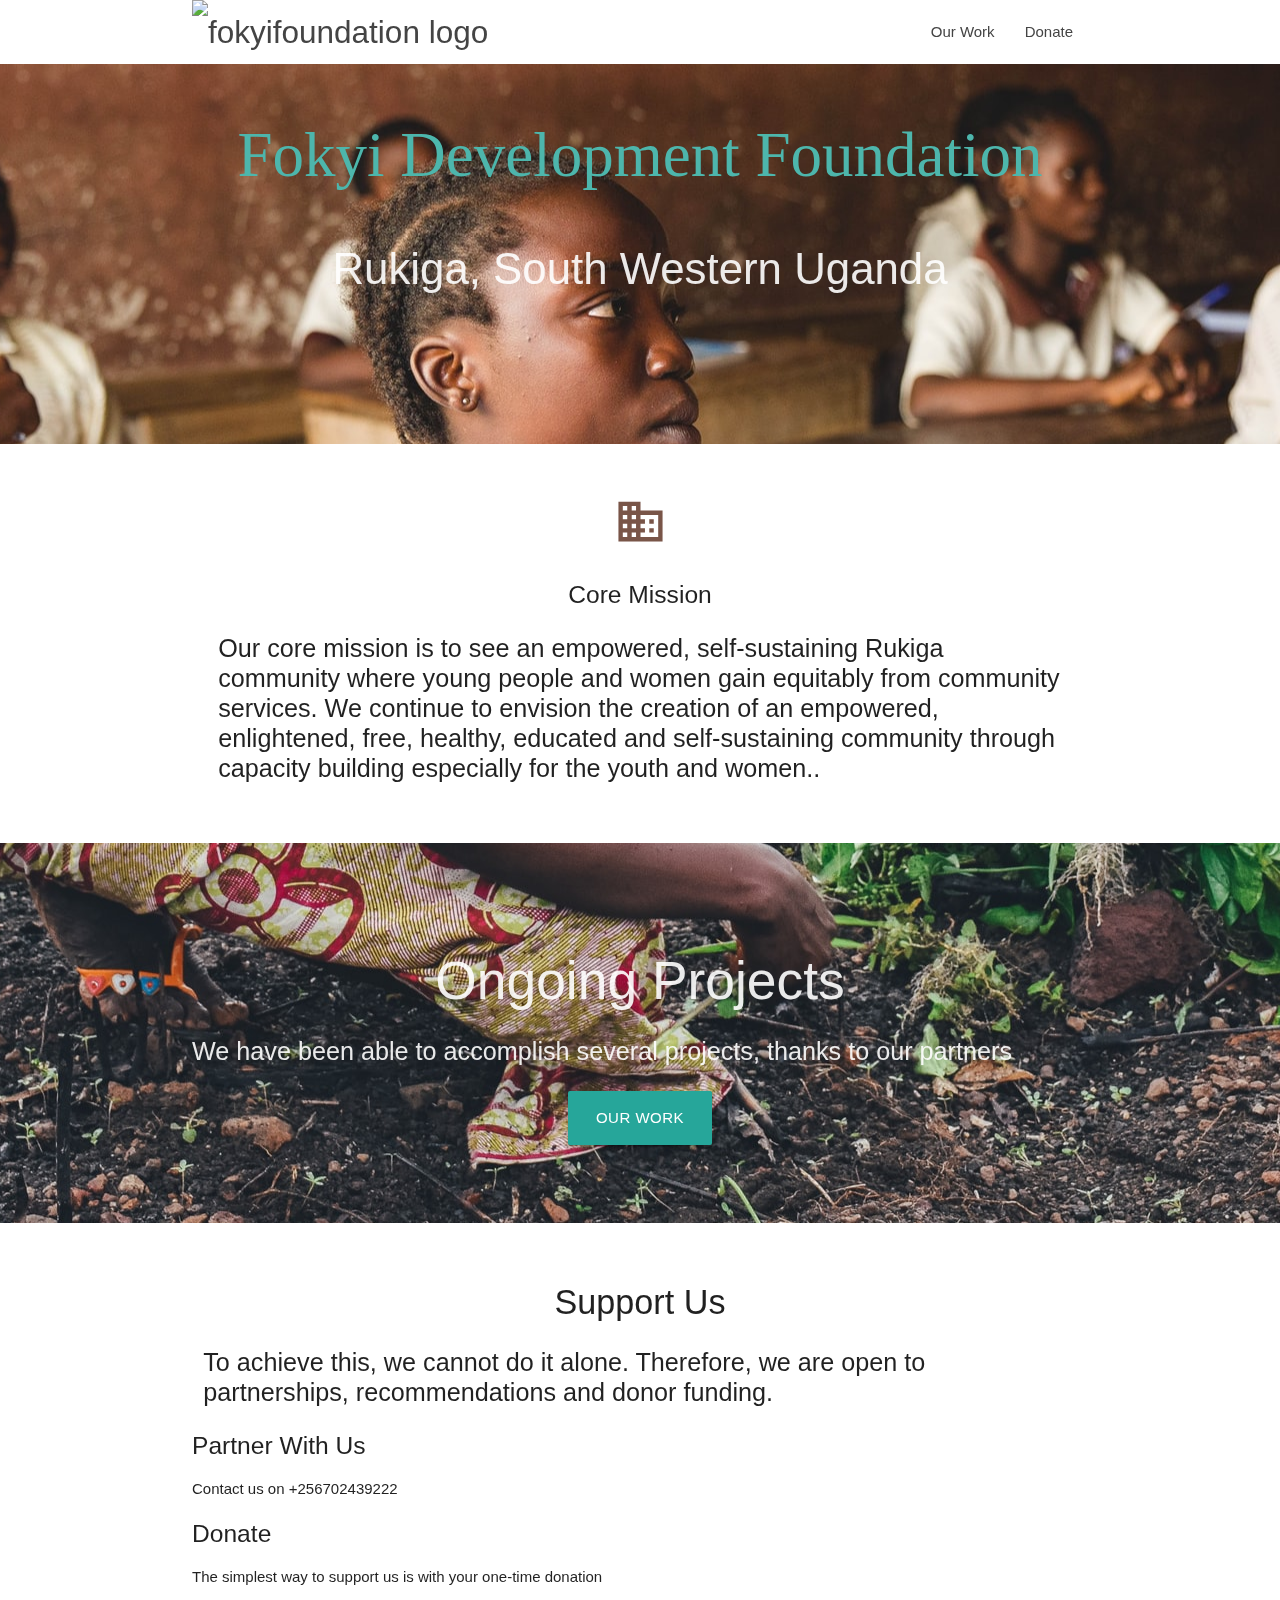
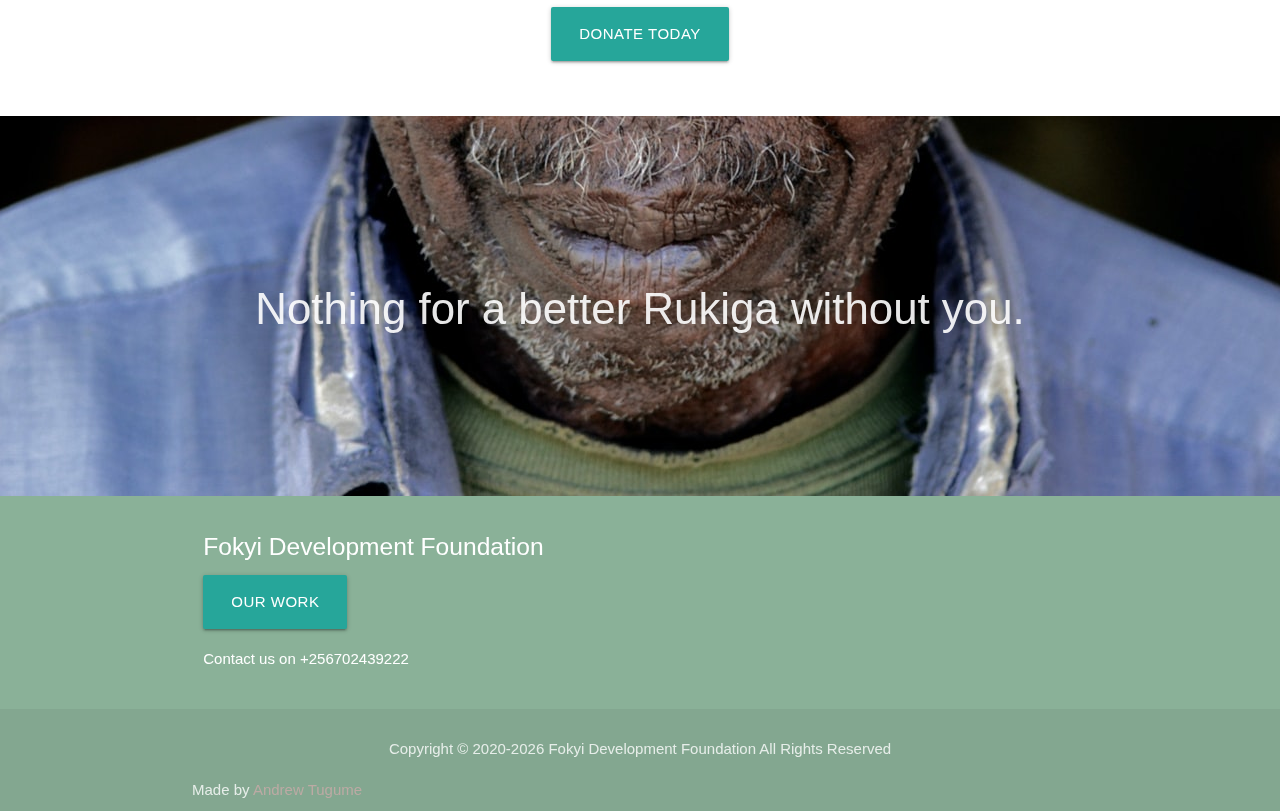
==== commit 97ef6e3b: "update" ====
--- a/index.html
+++ b/index.html
@@ -1,195 +1,152 @@
+<!DOCTYPE html>
+<html lang="en">
+<head>
+  <meta http-equiv="Content-Type" content="text/html; charset=UTF-8"/>
+  <meta name="viewport" content="width=device-width, initial-scale=1"/>
+  <title>Fokyi Development Foundation</title>
+  <link rel="apple-touch-icon" sizes="180x180" href="/apple-touch-icon.png">
+<link rel="icon" type="image/png" sizes="32x32" href="/favicon-32x32.png">
+<link rel="icon" type="image/png" sizes="16x16" href="/favicon-16x16.png">
+<link rel="manifest" href="/site.webmanifest">
 
-  <!DOCTYPE html>
-  <html>
-    <head>
+  <!-- CSS  -->
+  <link href="https://fonts.googleapis.com/icon?family=Material+Icons" rel="stylesheet">
+  <link href="css/materialize.css" type="text/css" rel="stylesheet" media="screen,projection"/>
+  <link href="css/style.css" type="text/css" rel="stylesheet" media="screen,projection"/>
+  <link rel="stylesheet" href="main.css">
+</head>
+<body>
+  <nav class="white" role="navigation">
+    <div class="nav-wrapper container">
+      <a id="logo-container" href="#" class="brand-logo">
+        <img src="logo.png" alt="fokyifoundation logo" style="height: 64px;">
+      </a>
+      <ul class="right hide-on-med-and-down">
+        <li><a href="impact.html">Our Work</a></li>
+        <li><a href="https://dashboard.flutterwave.com/donate/ftcgqfp91dju">Donate</a></li>
+      </ul>
 
-     <title>Fokyi Development Foundation</title>
-     <link rel="stylesheet" href="https://cdnjs.cloudflare.com/ajax/libs/font-awesome/4.7.0/css/font-awesome.min.css">
-      <link href="https://stackpath.bootstrapcdn.com/bootstrap/4.2.1/css/bootstrap.min.css" 
-      rel="stylesheet" integrity="sha384-GJzZqFGwb1QTTN6wy59ffF1BuGJpLSa9DkKMp0DgiMDm4iYMj70gZWKYbI706tWS" crossorigin="anonymous"> 
-      <link href="https://fonts.googleapis.com/css?family=Montserrat:400,900" rel="stylesheet"> 
-      <!--Import Google Icon Font-->
-      <link href="https://fonts.googleapis.com/icon?family=Material+Icons" rel="stylesheet">
-       <!-- Compiled and minified CSS -->
-    <link rel="stylesheet" href="https://cdnjs.cloudflare.com/ajax/libs/materialize/1.0.0/css/materialize.min.css">
-      <!--Let browser know website is optimized for mobile-->
-      <meta name="viewport" content="width=device-width, initial-scale=1.0"/>
-        <link rel="stylesheet" href="main.css">
-    </head>
+      <ul id="nav-mobile" class="sidenav">
+        <li><a href="impact.html">Our Work</a></li>
+        <li><a href="https://dashboard.flutterwave.com/donate/ftcgqfp91dju">Donate</a></li>
+      </ul>
+      <a href="#" data-target="nav-mobile" class="sidenav-trigger"><i class="material-icons">menu</i></a>
+    </div>
+  </nav>
 
-    <body>
-      <header>
-        <nav class="menu-home white">
-            <div class="nav-wrapper">
-              <a href="#" id="logo-container" class="brand-logo">
-                <img src="logo.png" alt="fokyifoundation logo" style="height: 78px;">
-                 </a>
-                <a href="#" data-target="mobile-demo" class="sidenav-trigger black-text"><i class="material-icons">menu</i></a>
-        
-                <ul class="right hide-on-med-and-down"> 
-                    <li class="top-level-nav"><a href="https://dashboard.flutterwave.com/donate/ftcgqfp91dju" target="_blank"  class="btn btn-compact">Donate</a></li> 
-                </ul>
-                <ul id="mobile-demo" class="sidenav" style="transform: translateX(-100%);">
-                    <li class="divider"></li>
-                    <li><a class="login-modal-trigger purple-text" href="https://dashboard.flutterwave.com/donate/ftcgqfp91dju" target="_blank" ><i class="material-icons">portrait</i>Donate</a></li>
-                    <li class="divider"></li>
-                  </ul>
-            </div>
-        </nav> 
-        </header>
+  <div id="index-banner" class="parallax-container">
+    <div class="section no-pad-bot">
+      <div class="container">
+        <br><br>
+        <h1 class="header center teal-text text-lighten-2">Fokyi Development Foundation</h1>
+        <div class="row center">
+          <h3 class="header col s12 light">Rukiga, South Western Uganda</h3>
+        </div>
+       
+        <br><br>
 
-  <div class="intro-bg">
-    <div id="header-novaid">
-      <div class="container-fluid">
-        <div class="row">
-          <div class="col-lg-6 col-md-12">
-            <img class="responsive-img img" src="image.jpg"> 
+      </div>
+    </div>
+    <div class="parallax"><img src="background3.jpg" alt="Unsplashed background img 1"></div>
+  </div>
+
+
+  <div class="container">
+    <div class="section">
+
+      <!--   Icon Section   -->
+      <div class="row">
+        <div class="col s12">
+          <div class="icon-block">
+            <h2 class="center brown-text"><i class="material-icons">business</i></h2>
+            <h5 class="center">Core Mission</h5>
+
+            <p class="left-align light flow-text">Our core mission is to see an empowered, self-sustaining Rukiga community where young people and women gain equitably from community services. We continue to envision the creation of an empowered, enlightened, free, healthy, educated and self-sustaining community through capacity building especially for the youth and women..</p>
           </div>
-          <div class="header-novaid-texto col-lg-6 col-md-12">
-            <h1><span class="clip">Development</span> of <br>Rukiga <br>District</h1>
-            <h2>The Fokyi Development Foundation believes that working together, <b>is a means to any form of development</b>.</h2>
-          </div>
+        </div>
+
+      </div>
+
+    </div>
+  </div>
+
+
+  <div class="parallax-container valign-wrapper">
+    <div class="section no-pad-bot">
+      <div class="container">
+        <div class="row center">
+          <h2 class="header center">Ongoing Projects</h2>
+          <p class="left-align light flow-text">We have been able to accomplish several projects, thanks to our partners</p>
+            <a href="impact.html" id="download-button" 
+class="btn-large waves-effect waves-light teal lighten-1">Our Work</a>
         </div>
       </div>
     </div>
+    <div class="parallax"><img src="background2.jpg" alt="Unsplashed background img 2"></div>
+  </div>
 
-    <div id="indica-novaid" class="hidden-md-down">
+  <div class="container">
+    <div class="section">
+
+      <div class="row">
+        <div class="col s12 center">
+          <h3><i class="mdi-content-send brown-text"></i></h3>
+          <h4>Support Us</h4>
+          <p class="left-align light flow-text">To achieve this, we cannot do it alone. 
+            Therefore, we are open to partnerships, recommendations and donor funding.
+            </p>
+        </div>
+        <h5>Partner With Us</h5>
+        <p>Contact us on +256702439222</p>
+        <h5>Donate</h5>
+        <p>The simplest way to support us is with your one-time donation </p>
+        <div class="row center">
+          <a href="https://dashboard.flutterwave.com/donate/ftcgqfp91dju" id="download-button" 
+          class="btn-large waves-effect waves-light teal lighten-1">Donate Today</a>
+        </div>
+      </div>
+
+    </div>
+  </div>
+
+
+  <div class="parallax-container valign-wrapper">
+    <div class="section no-pad-bot">
       <div class="container">
-        <div class="row">
-          <div class="col-lg-12 col-md-12 indica-parent">
-            <div class="indica-item-novaid col-lg-6">
-              <h3 class="blue1">+10K<span>HEALTHY</span></h3>
-            </div>
-            <div class="indica-text-novaid col-lg-6 col-md-12">
-              <h4><b>Clean Water</b> Access</h4>
-            </div>
-            <div class="indica-item-novaid col-lg-6 col-md-12">
-              <h3 class="blue2">+10K<span>WEALTHY</span></h3>
-            </div>
-            <div class="indica-text-novaid col-lg-6 col-md-12">
-              <h4><b>Economic</b> Empowerment</h4>
-            </div>
-            <div class="indica-item-novaid col-lg-6 col-md-12">
-              <h3 class="blue3">ALL<span>EDUCATED</span></h3>
-            </div>
-            <div class="indica-text-novaid col-lg-6">
-              <h4><b>Quality</b> Education</h4>
-            </div>
-          </div>
+        <div class="row center">
+          <h3 class="header col s12 light">Nothing for a better Rukiga without you.</h3>
         </div>
       </div>
     </div>
+    <div class="parallax"><img src="background9.jpg" alt="Unsplashed background img 3"></div>
   </div>
-  
-  
-  <div id="respeito-conteudo">
+
+  <footer class="page-footer teal">
     <div class="container">
       <div class="row">
-        <div class="col-lg-12">
-          <div class="col-lg-6 respeito-conteudo-txt">
-            <h4><span>MISSION</span></h4>
-            <p>Healthy, economically empowered people with access to clean water and quality education</p>
-          </div>
-          <div class="col-lg-6 respeito-conteudo-img"> <img class="responsive-img img" src="village.png"> </div>
+        <div class="col s12">
+          <h5 class="white-text">Fokyi Development Foundation</h5>
+          <ul>
+            <li>       <a href="impact.html" id="download-button" 
+              class="btn-large waves-effect waves-light teal lighten-1">Our Work</a></li>
+          </ul>
+          <p>Contact us on +256702439222</p>
         </div>
       </div>
     </div>
-  </div>
-</div>
-
-<div id="vendas-ca">
-  <div class="container">
-    <div class="row">
-      <div class="col-lg-12">
-        <div class="col-lg-6 vendas-ca-txt">
-          <h4>AIM:</h4>
-          <p>"We Will Put Much Emphasis On Youth Capacity Building And Empowerment" </p>
-          <p><b>Fortunate Niwasasira</b><br>Founder​ </p>
-        </div>
-        <div class="col-lg-6 vendas-ca-img"> <img class="responsive-img img" src="fokyi.jpg"> </div>
+    <div class="footer-copyright">
+      <div class="container">
+        <p style="text-align: center"> Copyright &copy; 2020-<script>document.write(new Date().getFullYear())</script> Fokyi Development Foundation All Rights Reserved</p>
+      Made by <a class="brown-text text-lighten-3" href="https://andrewtugume.com/">Andrew Tugume</a>
       </div>
     </div>
-  </div>
-</div>
-
-<div id="indicadores-consultoria">
-  <div class="container">
-    <div class="row">
-      <div class="col-lg-12">
-          <h3>Contribute<span>To The Cause</span>.</h3>
-          <a href="https://dashboard.flutterwave.com/donate/ftcgqfp91dju" target="_blank">
-             <button type="button" class="btn-primary">DONATE</button>
-             </a>                        
-        
-      </div>
-    </div>
-  </div>
-</div>
+  </footer>
 
 
-  <!-- Footer -->
-<footer class="footer-copyright">
-  
-  <a href="https://www.linkedin.com/in/tugume-andrew-402ba3142/" target="_blank" class="btn-floating btn-fb mx-1">
-    <i class="fa fa-linkedin" aria-hidden="true"></i>
-  </a>
-© 2020 Copyright Fokyi Development Foundation
-</footer>
-<!-- Footer -->
-  <script src="https://code.jquery.com/jquery-3.5.1.min.js" integrity="sha256-9/aliU8dGd2tb6OSsuzixeV4y/faTqgFtohetphbbj0=" crossorigin="anonymous"></script>
+  <!--  Scripts-->
+  <script src="https://code.jquery.com/jquery-2.1.1.min.js"></script>
+  <script src="js/materialize.js"></script>
+  <script src="js/init.js"></script>
 
-<script>
-  $(document).ready(function(){
-    $('.sidenav').sidenav();
-  });
-</script>
-
-  <script>
-    function hubSubmit(){
-     event.preventDefault();
-      params = {};
-      params['#email'] = jQuery('#email').val();   
-      jQuery.post('https://forms.hubspot.com/uploads/form/v2/734319/f97eb45b-3875-4c7e-8b4c-423a386981e2', params);
-      location.href = "https://manage.eadbox.com/register/sign_up/?email=" + jQuery('#email').val();
-    }
-  </script>
-
-              <script type='text/javascript'>
-/* <![CDATA[ */
-var countVars = {"disqusShortname":"eadbox"};
-/* ]]> */
-</script>
-<script type='text/javascript' src='https://eadbox.com/wp-content/plugins/disqus-comment-system/public/js/comment_count.js?ver=3.0.17'></script>
-<script type='text/javascript'>
-/* <![CDATA[ */
-var embedVars = {"disqusConfig":{"integration":"wordpress 3.0.17"},"disqusIdentifier":"4 http:\/\/localhost\/eadbox\/site\/?page_id=4","disqusShortname":"eadbox","disqusTitle":"Home","disqusUrl":"https:\/\/eadbox.com\/","postId":"4"};
-/* ]]> */
-</script>
-<script type='text/javascript' src='https://eadbox.com/wp-content/plugins/disqus-comment-system/public/js/comment_embed.js?ver=3.0.17'></script>
-<script type='text/javascript'>
-/* <![CDATA[ */
-var leadin_wordpress = {"userRole":"visitor","pageType":"home","leadinPluginVersion":"7.27.46"};
-/* ]]> */
-</script>
-<script async defer id="hs-script-loader" type='text/javascript' src='//js.hs-scripts.com/734319.js?integration=WordPress'></script>
-<script type='text/javascript'>
-/* <![CDATA[ */
-var tocplus = {"smooth_scroll":"1"};
-/* ]]> */
-</script>
-<script type='text/javascript' src='https://eadbox.com/wp-content/plugins/table-of-contents-plus/front.min.js?ver=2002'></script>
-<script type='text/javascript' src='https://eadbox.com/wp-content/plugins/jetpack/_inc/build/widgets/eu-cookie-law/eu-cookie-law.min.js?ver=20180522'></script>
-<script type='text/javascript' src='https://eadbox.com/wp-content/plugins/q2w3-fixed-widget/js/q2w3-fixed-widget.min.js?ver=5.1.9'></script>
-<script type='text/javascript' src='https://eadbox.com/wp-includes/js/wp-embed.min.js?ver=5.3.4'></script>
-<script type='text/javascript' src='https://eadbox.com/wp-content/themes/new_eadbox/_compressed/combined.min.js?ver=5.3.4' async='async'></script>
-<script type='text/javascript' src='https://stats.wp.com/e-202028.js' async='async' defer='defer'></script>
-<script type='text/javascript'>
-	_stq = window._stq || [];
-	_stq.push([ 'view', {v:'ext',j:'1:8.3',blog:'119481807',post:'4',tz:'-3',srv:'eadbox.com'} ]);
-	_stq.push([ 'clickTrackerInit', '119481807', '4' ]);
-</script>
-
-    <script src="https://cdnjs.cloudflare.com/ajax/libs/materialize/1.0.0/js/materialize.min.js"></script>
-     <script src="https://stackpath.bootstrapcdn.com/bootstrap/4.2.1/js/bootstrap.min.js" integrity="sha384-B0UglyR+jN6CkvvICOB2joaf5I4l3gm9GU6Hc1og6Ls7i6U/mkkaduKaBhlAXv9k" crossorigin="anonymous"></script> 
-      <script src="https://stackpath.bootstrapcdn.com/bootstrap/4.2.1/js/bootstrap.bundle.min.js" integrity="sha384-zDnhMsjVZfS3hiP7oCBRmfjkQC4fzxVxFhBx8Hkz2aZX8gEvA/jsP3eXRCvzTofP" crossorigin="anonymous"></script>
-      </body></html>+  </body>
+</html>
--- a/css/style.css
+++ b/css/style.css
@@ -0,0 +1,58 @@
+/* Custom Stylesheet */
+/**
+ * Use this file to override Materialize files so you can update
+ * the core Materialize files in the future
+ *
+ * Made By MaterializeCSS.com
+ */
+
+nav ul a,
+nav .brand-logo {
+  color: #444;
+}
+
+p {
+  line-height: 2rem;
+}
+
+.sidenav-trigger {
+  color: #26a69a;
+}
+
+.parallax-container {
+  min-height: 380px;
+  line-height: 0;
+  height: auto;
+  color: rgba(255,255,255,.9);
+}
+  .parallax-container .section {
+    width: 100%;
+  }
+
+@media only screen and (max-width : 992px) {
+  .parallax-container .section {
+    position: absolute;
+    top: 40%;
+  }
+  #index-banner .section {
+    top: 10%;
+  }
+}
+
+@media only screen and (max-width : 600px) {
+  #index-banner .section {
+    top: 0;
+  }
+}
+
+.icon-block {
+  padding: 0 15px;
+}
+.icon-block .material-icons {
+  font-size: inherit;
+}
+
+footer.page-footer {
+  margin: 0;
+  background-color:#8AB198 !important;;
+}
--- a/main.css
+++ b/main.css
@@ -23,8 +23,9 @@
   .intro-bg{
   margin-top: 7% !important;
   }
-  h1,h2,h3,h4,h5,h5,p{
+  h1{
   font-family: Montserrat !important;
+  color: #8AB198 !important;
   }
   #header-novaid, #indica-novaid, #depo1-novaid{
   /* margin: 10% 0; */
